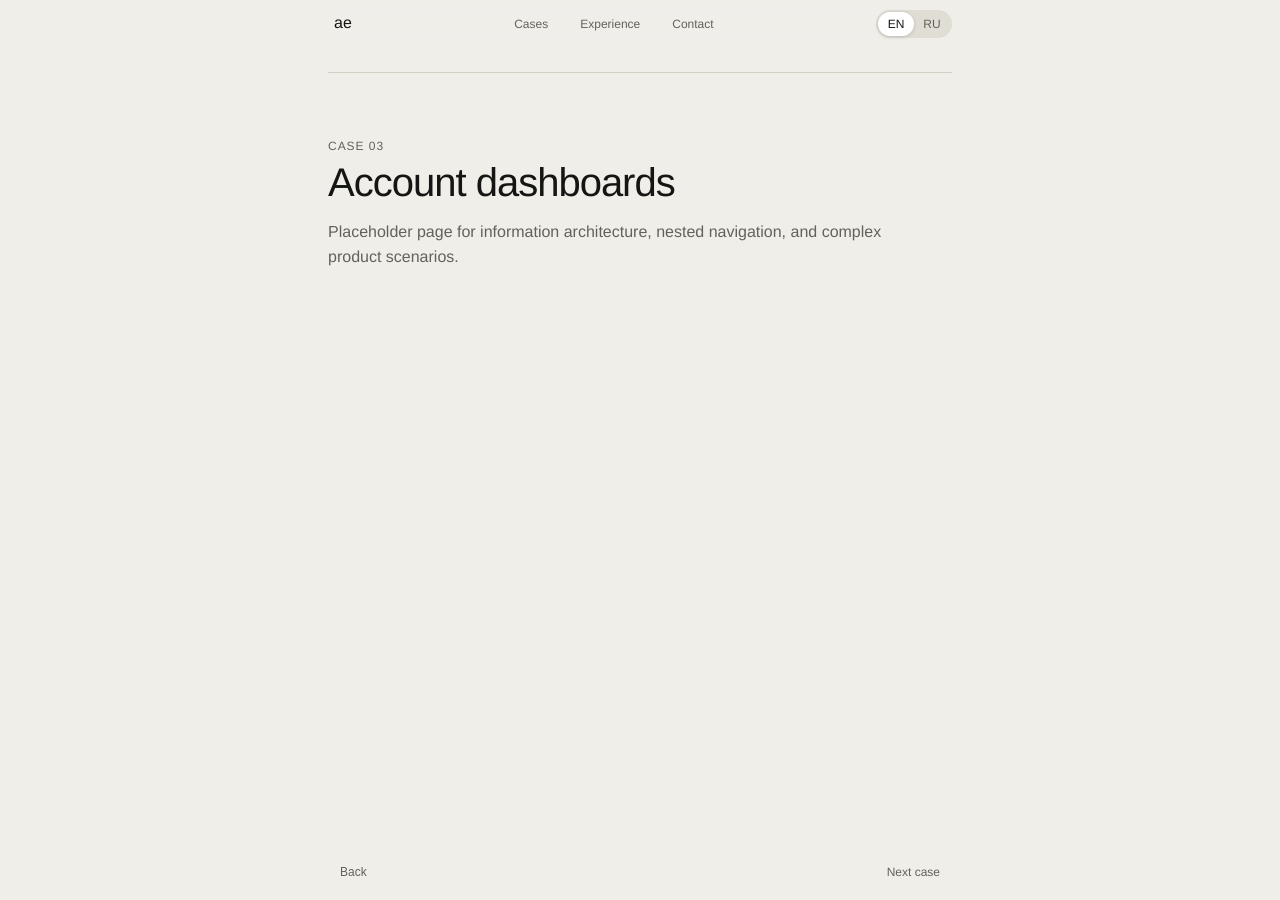
==== cases/account-dashboard.html @ 2717e151 "Initial portfolio site" ====
<!doctype html>
<html lang="en">
  <head>
    <meta charset="utf-8">
    <meta name="viewport" content="width=device-width, initial-scale=1">
    <meta name="description" content="Account dashboard design by Anatolii Efimchik: information architecture and flows for nested product scenarios.">
    <title>Account dashboards - Anatolii Efimchik</title>
    <link rel="icon" type="image/jpeg" href="../images/Photo-square.jpg">
    <link rel="stylesheet" href="https://rsms.me/inter/inter.css">
    <link rel="stylesheet" href="https://cdn.hugeicons.com/font/hgi-stroke-rounded.css">
    <link rel="stylesheet" href="../styles.css">
  </head>
  <body>
    <header class="topbar">
      <div class="brand-group">
        <a class="brand" href="../index.html">ae</a>
      </div>
      <nav aria-label="Case navigation">
        <a href="../index.html#cases" data-en="Cases" data-ru="Кейсы">Cases</a>
        <a href="../index.html#experience" data-en="Experience" data-ru="Опыт">Experience</a>
        <a href="../index.html#contact" data-en="Contact" data-ru="Контакты">Contact</a>
      </nav>
      <div class="lang-switch" aria-label="Language switcher">
        <label class="lang-pill">
          <input type="checkbox" class="lang-input">
          <span class="lang-pill-thumb"></span>
          <span class="lang-label active" id="lang-label-en">EN</span>
          <span class="lang-label" id="lang-label-ru">RU</span>
        </label>
      </div>
    </header>
    <main class="page case-page">
      <section class="case-page-hero">
        <article>
          <p class="eyebrow" data-en="Case 03" data-ru="Кейс 03">Case 03</p>
          <h1 data-en="Account dashboards" data-ru="Личные кабинеты">Account dashboards</h1>
          <p class="hero-note" data-en="Placeholder page for information architecture, nested navigation, and complex product scenarios." data-ru="Заготовка страницы для информационной архитектуры, вложенной навигации и сложных продуктовых сценариев.">Placeholder page for information architecture, nested navigation, and complex product scenarios.</p>
        </article>
      </section>
    </main>

    <nav class="case-nav" aria-label="Case navigation">
      <button class="button secondary" type="button" onclick="history.back()">
        <i class="hgi-stroke hgi-arrow-left-01" aria-hidden="true"></i>
        <span data-en="Back" data-ru="Назад">Back</span>
      </button>
      <a class="button secondary" href="../cases/payment-flow.html">
        <span data-en="Next case" data-ru="Следующий кейс">Next case</span>
        <i class="hgi-stroke hgi-arrow-right-01" aria-hidden="true"></i>
      </a>
    </nav>

    <script src="../lang.js"></script>
  </body>
</html>
---- styles.css ----
:root {
  --background: #F0EEE9;
  --foreground: #151514;
  --muted: #646159;
  --line: #d4d0c4;
  --accent: #4E6CFF;
  --ease-out-expo: cubic-bezier(0.16, 1, 0.3, 1);
}

* {
  box-sizing: border-box;
}

::selection {
  background: var(--accent);
  color: #ffffff;
}

html {
  scroll-behavior: smooth;
}

body {
  margin: 0;
  background-color: var(--background);
  color: var(--foreground);
  font-family: Inter, Arial, Helvetica, sans-serif;
  font-feature-settings:
    "cv01" 1,
    "cv02" 1,
    "cv03" 1,
    "cv04" 1,
    "cv05" 1,
    "cv06" 1,
    "cv08" 1,
    "cv09" 1,
    "cv10" 1,
    "cv11" 1,
    "cv12" 1,
    "cv13" 1,
    "calt" 1;
  font-kerning: normal;
  font-optical-sizing: auto;
  text-rendering: geometricPrecision;
}

a {
  color: inherit;
  text-decoration: none;
}

.topbar,
.page {
  width: min(100% - 16px, 640px);
  margin-right: auto;
  margin-left: auto;
}

.topbar {
  position: sticky;
  top: 4px;
  z-index: 10;
  display: grid;
  grid-template-columns: auto 1fr auto;
  gap: 12px;
  align-items: center;
  border-radius: 999px;
  background: rgba(240, 238, 233, 0.6);
  padding: 4px 8px;
  backdrop-filter: blur(8px);
}

.brand-group {
  display: flex;
  align-items: center;
  gap: 8px;
  padding-left: 6px;
}

.hero-identity {
  display: flex;
  align-items: center;
  gap: 16px;
  margin-bottom: 32px;
}

.hero-avatar {
  width: 56px;
  height: 56px;
  border-radius: 50%;
  object-fit: cover;
  object-position: center top;
  flex-shrink: 0;
}

.hero-identity .hero-name {
  margin-bottom: 0px;
}

.hero-identity .eyebrow {
  margin-bottom: 0;
}

.hero-links {
  display: flex;
  gap: 16px;
  margin-left: auto;
  align-items: center;
}

.resume-link {
  display: inline-flex;
  align-items: center;
  gap: 4px;
  color: var(--foreground);
  font-size: 12px;
  font-weight: 400;
}

.brand {
  font-size: 16px;
  font-weight: 400;
  transition: color 0.2s ease;
}

.button span {
  font-size: inherit;
  color: inherit;
  line-height: inherit;
}

.button.small {
  min-height: 32px;
  padding: 0 8px;
  font-size: 12px;
  gap: 4px;
}

.btn-icon {
  width: 16px;
  height: 16px;
  display: block;
  flex-shrink: 0;
}

.button .hgi-stroke,
.resume-link .hgi-stroke,
.contact-links a .hgi-stroke {
  font-size: 16px;
  line-height: 1;
}

nav,
.lang-switch,
.actions,
.contact-links {
  display: flex;
  gap: 8px;
}

nav {
  justify-content: center;
}

nav a,
.button,
.contact-links a {
  display: inline-flex;
  gap: 8px;
  min-height: 32px;
  align-items: center;
  justify-content: center;
  border: 0;
  border-radius: 12px;
  padding: 0 12px;
  background: transparent;
  color: var(--muted);
  font: inherit;
  font-size: 12px;
  font-weight: 400;
  cursor: pointer;
  transition: color 0.2s ease, background-color 0.2s ease, border-color 0.2s ease;
}

.lang-switch {
  justify-content: flex-end;
  align-items: center;
}

.lang-label {
  font-size: 12px;
  font-weight: 400;
  color: var(--muted);
  transition: color 0.2s ease;
  user-select: none;
}

.lang-label.active {
  color: var(--foreground);
}

.lang-pill {
  position: relative;
  display: inline-flex;
  align-items: center;
  background: #e0ddd5;
  border-radius: 999px;
  padding: 2px;
  cursor: pointer;
  user-select: none;
}

.lang-input {
  display: none;
}

.lang-pill-thumb {
  position: absolute;
  top: 2px;
  left: 2px;
  width: calc(50% - 2px);
  height: calc(100% - 4px);
  background: #ffffff;
  border-radius: 999px;
  box-shadow: 0 1px 4px rgba(0, 0, 0, 0.15);
  transition: transform 0.2s ease;
  pointer-events: none;
}

.lang-input:checked ~ .lang-pill-thumb {
  transform: translateX(100%);
}

.lang-pill .lang-label {
  position: relative;
  z-index: 1;
  width: 36px;
  height: 24px;
  display: inline-flex;
  align-items: center;
  justify-content: center;
}

.page {
  padding: 32px 8px 72px;
}

.hero {
  padding: 0 0 52px;
}

.section {
  border-top: 1px solid var(--line);
  padding: 32px 0;
}

.hero-name {
  margin: 0 0 8px;
  color: var(--foreground);
  font-size: 16px;
  font-weight: 600;
}

.eyebrow {
  margin: 0 0 6px;
  color: var(--muted);
  font-size: 12px;
  font-weight: 400;
  text-transform: uppercase;
  letter-spacing: 0.08em;
}

h1,
h2,
h3,
p {
  margin-top: 0;
}

p,
li {
  text-wrap: pretty;
}

h1 {
  max-width: none;
  margin-bottom: 16px;
  font-size: clamp(24px, 6vw, 40px);
  font-weight: 500;
  line-height: 1.08;
  letter-spacing: -0.025em;
  text-wrap: none;
}

h2 {
  max-width: none;
  margin-bottom: 16px;
  font-size: clamp(20px, 4vw, 24px);
  font-weight: 500;
  line-height: 1.1;
  letter-spacing: -0.02em;
  text-wrap: balance;
}

h3 {
  margin-bottom: 8px;
  font-size: 16px;
  font-weight: 500;
  line-height: 1.2;
  letter-spacing: -0.01em;
  text-wrap: balance;
}

p,
li,
span {
  color: var(--muted);
  font-size: 16px;
  line-height: 1.55;
}

.lead {
  max-width: 38rem;
  font-size: 16px;
  line-height: 1.52;
}

.body-text {
  max-width: 38rem;
  font-size: 16px;
  line-height: 1.55;
}

.actions {
  flex-wrap: wrap;
  margin-top: 32px;
}

.actions .button {
  width: 40px;
  padding: 0;
  justify-content: center;
}

.actions .behance {
  margin-left: auto;
}

.button {
  min-height: 40px;
  padding: 0 16px 0 12px;
}

.primary {
  background: var(--foreground);
  color: var(--background);
  border: 1px solid transparent;
}

.secondary,
.contact-links a {
  border: 1px solid var(--line);
}

.section-head {
  margin-bottom: 16px;
}

.plain-list {
  border-top: 1px solid var(--line);
}

.timeline .job:last-child,
.plain-list li:last-child {
  border-bottom: none;
}

.timeline {
  display: flex;
  flex-direction: column;
  gap: 24px;
}

.job {
  padding: 0;
}

.job-top {
  display: flex;
  justify-content: space-between;
  gap: 16px;
  margin-bottom: 4px;
}

.job-top h3 {
  margin-bottom: 0;
}

.job-top p {
  flex: 0 0 auto;
  margin-bottom: 0;
  font-size: 12px;
}

.job > p:not(:last-child) {
  margin-bottom: 6px;
}

.job > p:last-child {
  margin-bottom: 0;
  font-size: 14px;
}

.plain-list {
  margin: 0;
  padding: 0;
  list-style: none;
}

.plain-list li {
  border-bottom: 1px solid var(--line);
  padding: 16px 0;
}

#cases {
  padding-top: 64px;
}

.contact {
  padding-top: 44px;
  padding-bottom: 0;
}

.contact h2 {
  max-width: none;
}

.contact-links {
  flex-wrap: wrap;
  margin-top: 24px;
}

.brand:hover {
  color: var(--accent);
}

nav a:hover,
nav a[aria-current="true"] {
  color: var(--foreground);
}

.button.primary:hover {
  background-color: var(--accent);
}

.button.secondary:hover,
.contact-links a:hover {
  border-color: var(--muted);
  color: var(--foreground);
}

.resume-link {
  transition: opacity 0.2s ease;
}

.resume-link:hover {
  opacity: 0.7;
}

.button:active {
  transform: scale(0.98);
}

:focus-visible {
  outline: 2px solid var(--accent);
  outline-offset: 2px;
  border-radius: 8px;
}

.case-page-hero {
  border-top: 1px solid var(--line);
  padding-top: 64px;
}

/* ─── Keyframes ─── */

@keyframes fade-up {
  from {
    opacity: 0;
    transform: translateY(14px);
  }
  to {
    opacity: 1;
    transform: translateY(0);
  }
}

@keyframes fade-in {
  from { opacity: 0; }
  to { opacity: 1; }
}

/* ─── Page-load sequence ─── */

.topbar {
  animation: fade-in 500ms var(--ease-out-expo) both;
}

.hero-identity {
  animation: fade-up 600ms var(--ease-out-expo) both;
}

.hero h1 {
  animation: fade-up 600ms var(--ease-out-expo) 100ms both;
}

.hero .lead {
  animation: fade-up 600ms var(--ease-out-expo) 200ms both;
}

.hero .actions {
  animation: fade-up 600ms var(--ease-out-expo) 300ms both;
}

.case-page-hero .eyebrow {
  animation: fade-up 600ms var(--ease-out-expo) both;
}

.case-page-hero h1 {
  animation: fade-up 600ms var(--ease-out-expo) 100ms both;
}

.case-page-hero .lead {
  animation: fade-up 600ms var(--ease-out-expo) 200ms both;
}

.case-page-hero .case-meta {
  animation: fade-up 600ms var(--ease-out-expo) 300ms both;
}

/* ─── Scroll reveals ─── */

.js-reveal {
  opacity: 0;
  transform: translateY(12px);
  transition: opacity 500ms var(--ease-out-expo), transform 500ms var(--ease-out-expo);
}

.js-reveal.is-visible {
  opacity: 1;
  transform: translateY(0);
}


@media (prefers-reduced-motion: reduce) {
  *,
  *::before,
  *::after {
    transition-duration: 0.01ms !important;
    animation-duration: 0.01ms !important;
  }

  .js-reveal {
    opacity: 1;
    transform: none;
    transition: none;
  }
}

/* ─── Case page components ─── */

.case-meta {
  display: grid;
  grid-template-columns: auto 1fr;
  gap: 10px 24px;
  align-items: baseline;
  margin: 28px 0 32px;
  padding: 0;
}

.case-meta dt {
  margin: 0;
  padding: 0;
  color: var(--muted);
  font-size: 12px;
  font-weight: 400;
  text-transform: uppercase;
  letter-spacing: 0.08em;
  line-height: 1.55;
}

.case-meta dd {
  margin: 0;
  padding: 0;
  color: var(--foreground);
  font-size: 14px;
  line-height: 1.55;
}

.case-table {
  width: 100%;
  border-collapse: collapse;
  margin: 16px 0 24px;
}

.case-table th {
  text-align: left;
  font-size: 12px;
  font-weight: 400;
  color: var(--muted);
  text-transform: uppercase;
  letter-spacing: 0.06em;
  padding: 8px 16px 8px 0;
  border-bottom: 1px solid var(--line);
}

.case-table td {
  vertical-align: top;
  font-size: 14px;
  color: var(--muted);
  line-height: 1.55;
  padding: 10px 16px 10px 0;
  border-bottom: 1px solid var(--line);
}

.case-table tr:last-child td {
  border-bottom: none;
}

.case-table td:first-child {
  padding-right: 24px;
  color: var(--foreground);
  font-size: 14px;
}

.callout {
  border: 1px solid var(--line);
  padding: 16px 20px;
  margin: 20px 0;
  border-radius: 12px;
}

.callout p {
  font-size: 16px;
  line-height: 1.55;
  margin-bottom: 8px;
}

.callout p:last-child {
  margin-bottom: 0;
}

.callout-title {
  color: var(--foreground);
  font-weight: 500;
}

.callout-key {
  color: var(--foreground);
  font-weight: 500;
  font-size: 14px;
}

.callout-quote {
  font-size: 12px;
  color: var(--muted);
  font-style: italic;
  padding-top: 4px;
  border-top: 1px solid var(--line);
  margin-top: 10px;
}

.case-excluded {
  font-size: 12px;
  color: var(--muted);
  opacity: 0.6;
  margin-bottom: 0;
}

.case-excluded::before {
  content: "// ";
}

.section > h3 {
  margin-top: 24px;
  margin-bottom: 12px;
}

/* ─── Case sticky nav ─── */

.case-page {
  padding-bottom: 100px;
}

.case-nav {
  position: fixed;
  bottom: 8px;
  left: 50%;
  transform: translateX(-50%);
  width: min(calc(100% - 16px), 640px);
  display: flex;
  justify-content: space-between;
  align-items: center;
  border-radius: 999px;
  background: rgba(240, 238, 233, 0.8);
  padding: 4px;
  backdrop-filter: blur(8px);
  z-index: 10;
}

.case-nav .button {
  background: transparent;
  border: none;
  min-height: 32px;
  padding: 0 12px;
  font-size: 12px;
  gap: 4px;
  transition: color 0.2s ease;
}

.case-nav .button:hover {
  color: var(--foreground);
}

.img-placeholder {
  width: 100%;
  aspect-ratio: 16 / 9;
  border: 1px dashed var(--muted);
  border-radius: 8px;
  display: flex;
  align-items: center;
  justify-content: center;
  margin: 24px 0;
  color: var(--muted);
  font-size: 12px;
  letter-spacing: 0.06em;
  text-transform: uppercase;
}

.hmw-list li {
  padding: 20px 0;
}

.hmw-list li p:first-child {
  color: var(--foreground);
  margin-bottom: 6px;
}

.hmw-list li p + p {
  font-size: 14px;
}

/* ─── Bento grid ─── */

.bento-grid {
  display: grid;
  grid-template-columns: 1fr 1fr;
  gap: 10px;
}

.bento-card {
  border: 1px solid var(--line);
  border-radius: 24px;
  overflow: hidden;
  display: flex;
  flex-direction: column;
  transition: border-color 0.2s ease;
}

a.bento-card:hover {
  border-color: var(--muted);
}

a.bento-card:hover .bento-title {
  color: var(--accent);
}

.bento-placeholder {
  grid-column: 1 / -1;
  border-style: dashed;
  opacity: 0.45;
  cursor: default;
}

.bento-placeholder .bento-img {
  aspect-ratio: 4 / 1;
}

.bento-img {
  width: 100%;
  aspect-ratio: 3 / 2;
  border-bottom: 1px solid var(--line);
  flex-shrink: 0;
}


.bento-body {
  padding: 14px 16px 16px;
  display: flex;
  flex-direction: column;
  flex: 1;
}

.bento-title {
  margin: 0 0 6px;
  font-size: 16px;
  font-weight: 500;
  line-height: 1.25;
  letter-spacing: -0.01em;
  color: var(--foreground);
  transition: color 0.2s ease;
}

.bento-desc {
  margin: 0;
  font-size: 14px;
  line-height: 1.5;
}

.bento-card--text .bento-body {
  padding: 20px;
}

.bento-eyebrow {
  display: block;
  color: var(--muted);
  font-size: 12px;
  font-weight: 400;
  text-transform: uppercase;
  letter-spacing: 0.08em;
  margin-bottom: 12px;
}

.skill-tags {
  display: flex;
  flex-wrap: wrap;
  gap: 6px;
}

.skill-tag {
  display: inline-flex;
  align-items: center;
  padding: 4px 10px;
  border: 1px solid var(--line);
  border-radius: 999px;
  font-size: 12px;
  color: var(--muted);
  line-height: 1.4;
}

.bento-grid .js-reveal:nth-child(2) { transition-delay: 70ms; }
.bento-grid .js-reveal:nth-child(3) { transition-delay: 140ms; }
.bento-grid .js-reveal:nth-child(4) { transition-delay: 210ms; }
.bento-grid .js-reveal:nth-child(5) { transition-delay: 280ms; }

@media (max-width: 560px) {
  .topbar {
    grid-template-columns: auto 1fr;
  }

  nav {
    justify-content: flex-end;
    flex-wrap: wrap;
  }

  .lang-switch {
    grid-column: 1 / -1;
    justify-content: flex-start;
  }

  .page {
    padding-top: 24px;
  }

  .hero {
    padding: 28px 0 36px;
  }

  .job-top {
    display: block;
  }

  .bento-grid {
    grid-template-columns: 1fr;
  }

  .bento-placeholder {
    grid-column: auto;
  }
}
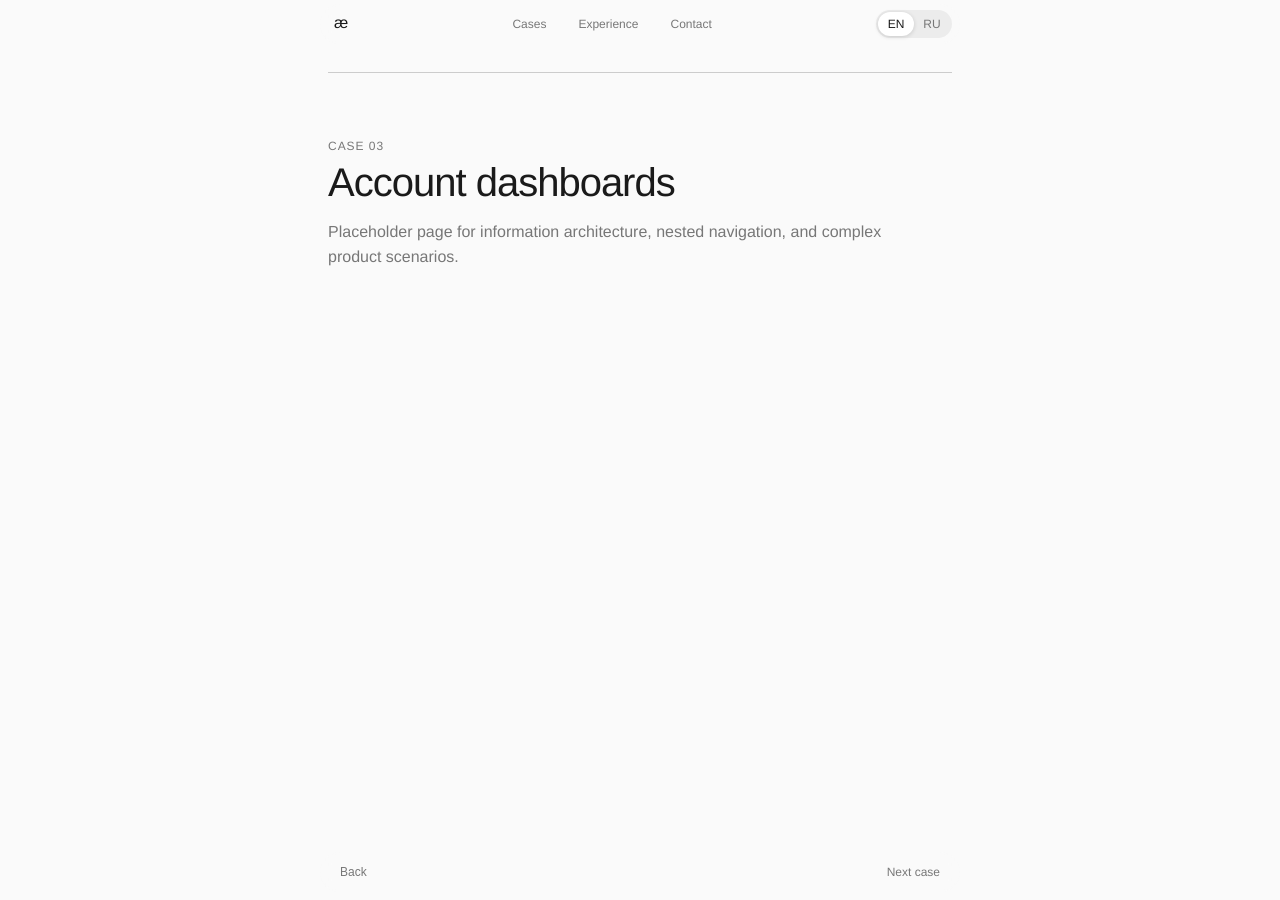
==== commit 69febff2: "Text, color, style change" ====
--- a/cases/account-dashboard.html
+++ b/cases/account-dashboard.html
@@ -13,7 +13,7 @@
   <body>
     <header class="topbar">
       <div class="brand-group">
-        <a class="brand" href="../index.html">ae</a>
+        <a class="brand" href="../index.html">æ</a>
       </div>
       <nav aria-label="Case navigation">
         <a href="../index.html#cases" data-en="Cases" data-ru="Кейсы">Cases</a>
--- a/styles.css
+++ b/styles.css
@@ -1,8 +1,8 @@
 :root {
-  --background: #F0EEE9;
-  --foreground: #151514;
-  --muted: #646159;
-  --line: #d4d0c4;
+  --background: #fafafa;
+  --foreground: #1a1a1a;
+  --muted: #777777;
+  --line: #cccccc;
   --accent: #4E6CFF;
   --ease-out-expo: cubic-bezier(0.16, 1, 0.3, 1);
 }
@@ -13,7 +13,7 @@
 
 ::selection {
   background: var(--accent);
-  color: #ffffff;
+  color: #1a1a1a;
 }
 
 html {
@@ -65,7 +65,7 @@
   gap: 12px;
   align-items: center;
   border-radius: 999px;
-  background: rgba(240, 238, 233, 0.6);
+  background: rgba(250, 250, 250, 0.4);
   padding: 4px 8px;
   backdrop-filter: blur(8px);
 }
@@ -119,7 +119,7 @@
 
 .brand {
   font-size: 16px;
-  font-weight: 400;
+  font-weight: 500;
   transition: color 0.2s ease;
 }
 
@@ -203,7 +203,7 @@
   position: relative;
   display: inline-flex;
   align-items: center;
-  background: #e0ddd5;
+  background: #ececec;
   border-radius: 999px;
   padding: 2px;
   cursor: pointer;
@@ -702,7 +702,7 @@
   justify-content: space-between;
   align-items: center;
   border-radius: 999px;
-  background: rgba(240, 238, 233, 0.8);
+  background: rgba(250, 250, 250, 0.4);
   padding: 4px;
   backdrop-filter: blur(8px);
   z-index: 10;
